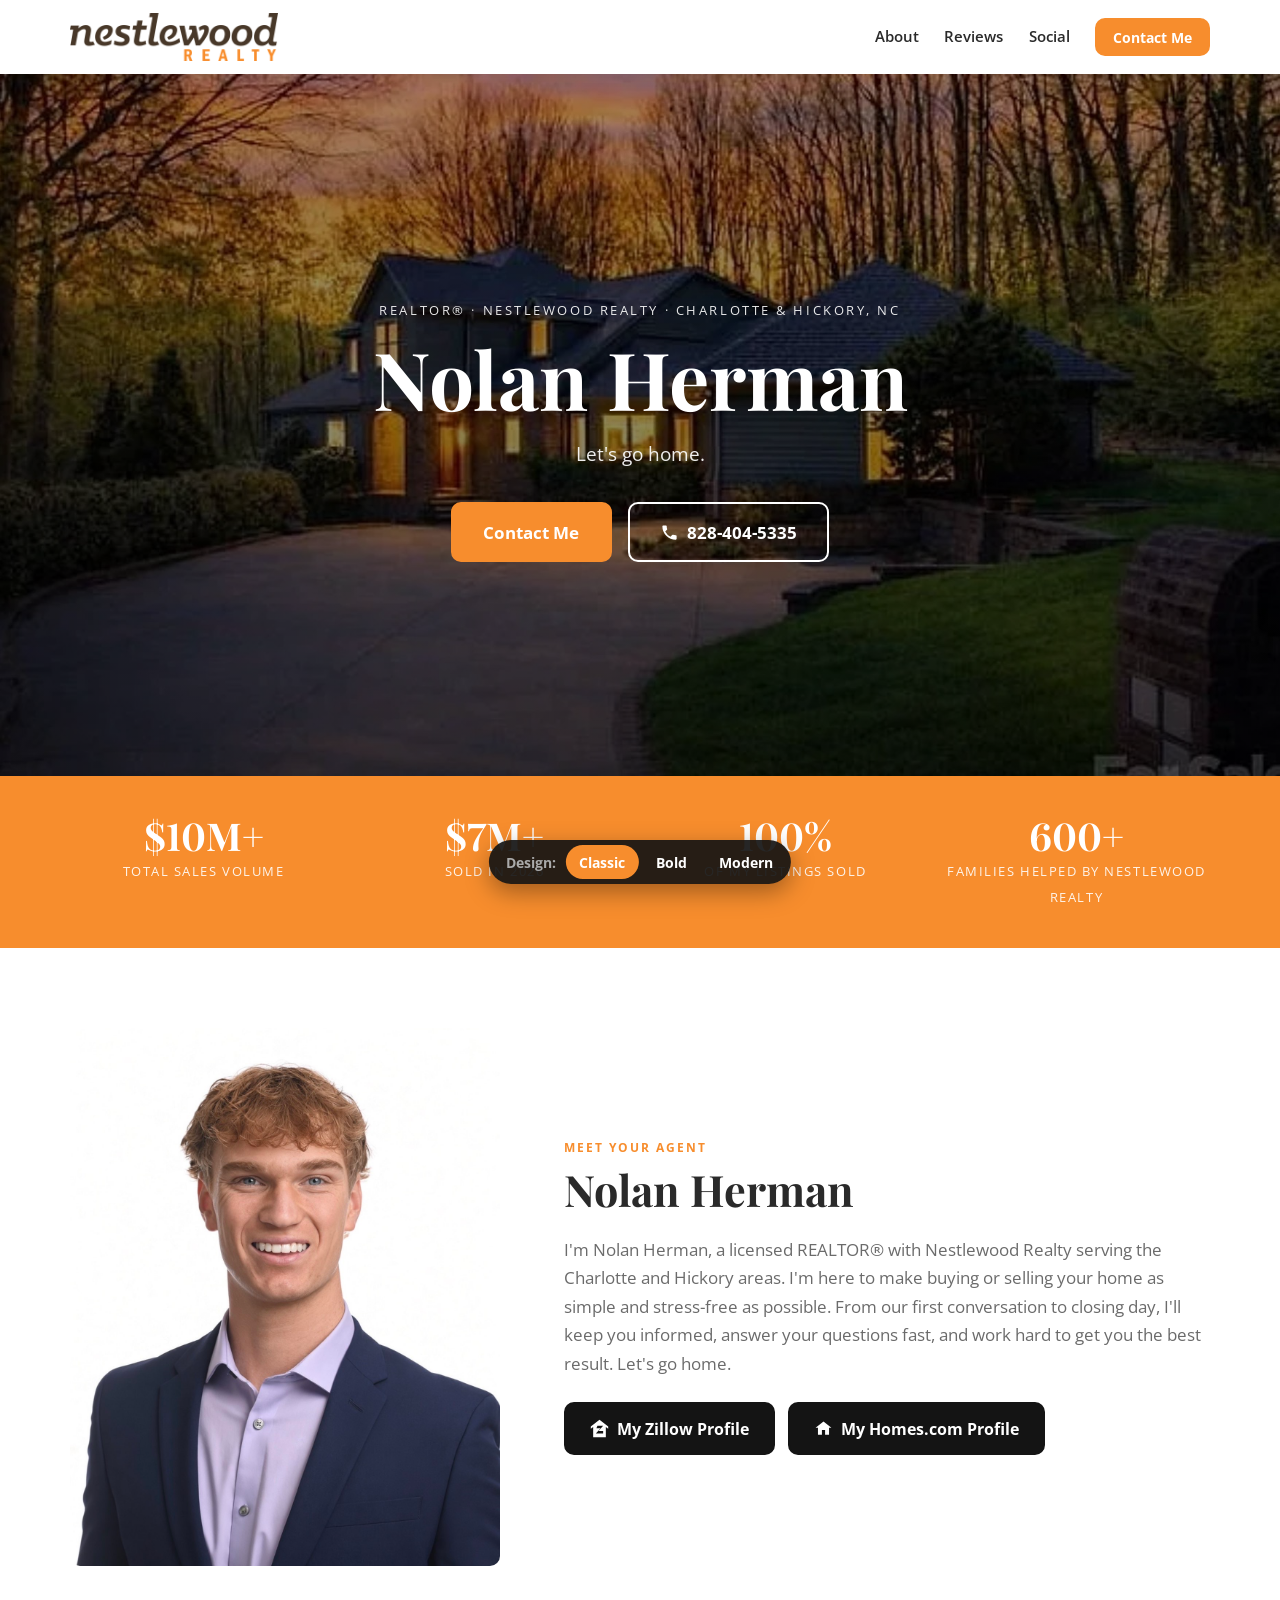
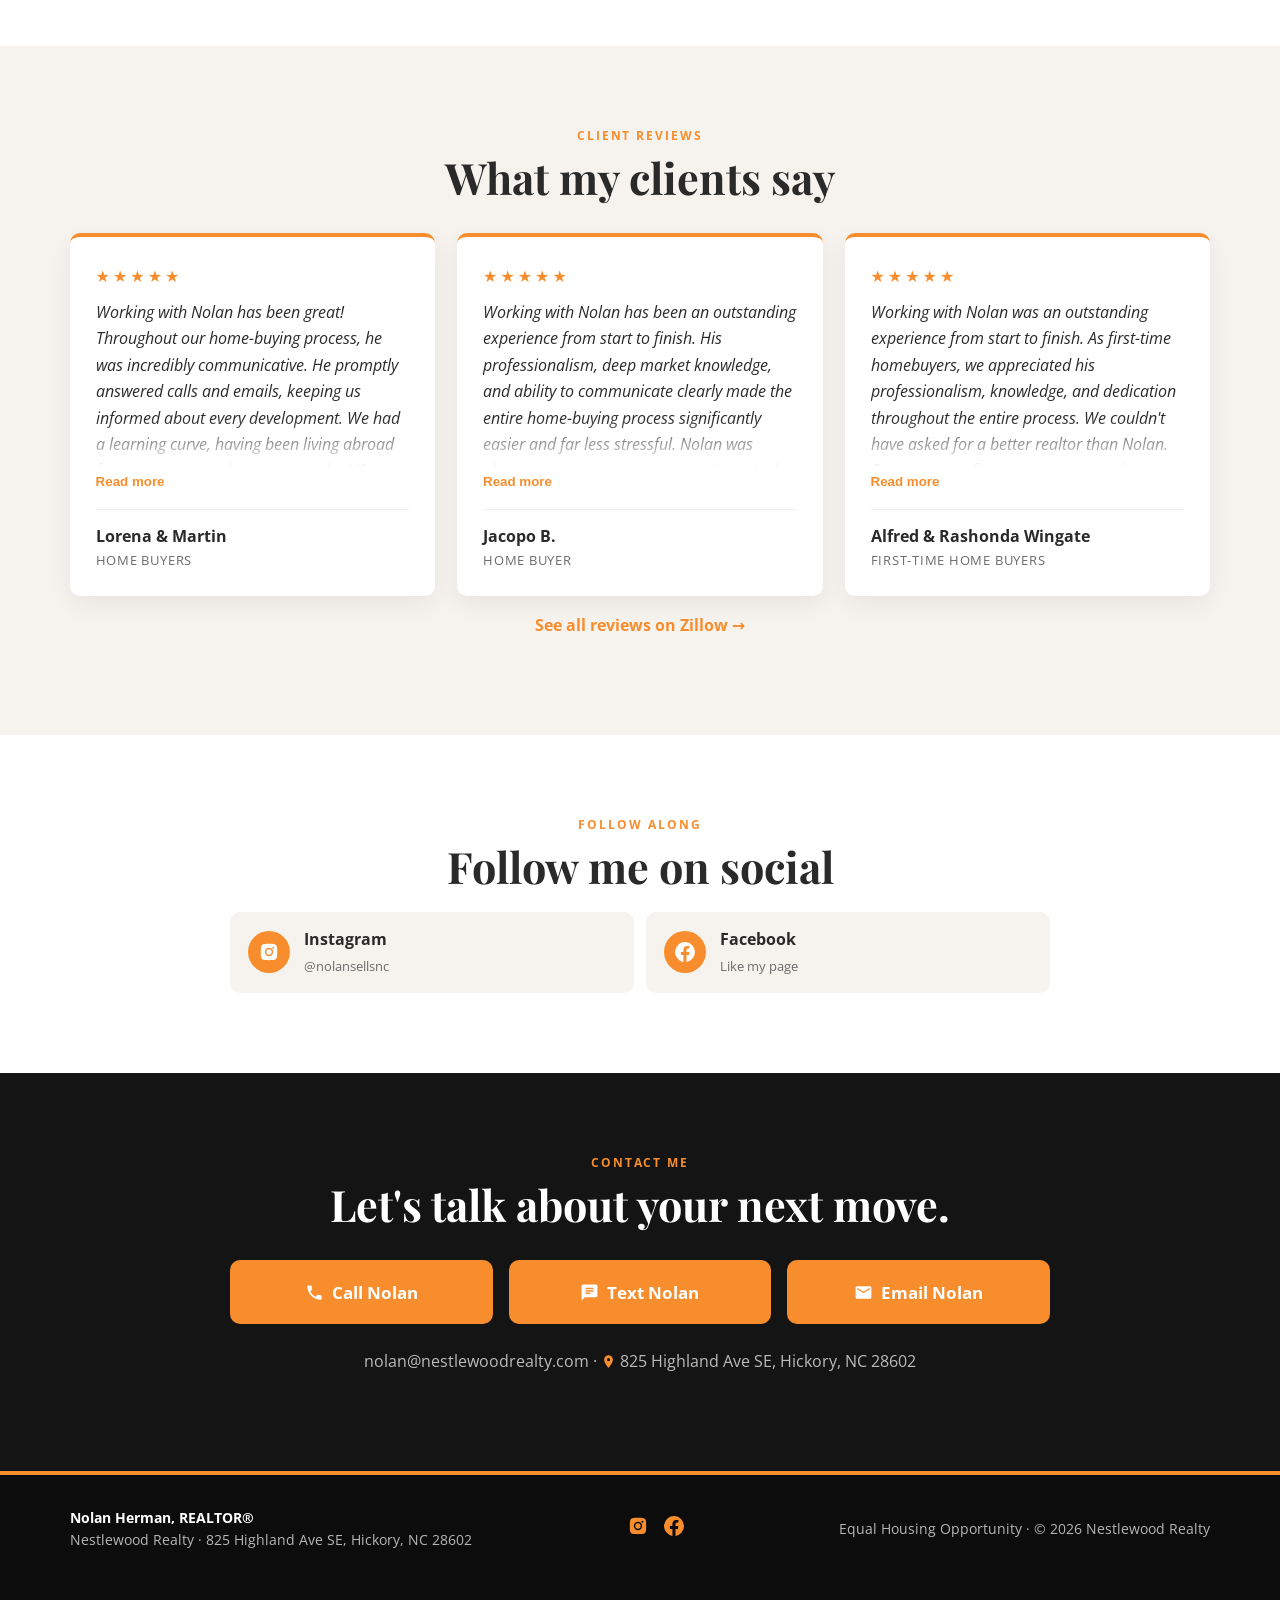
==== index.html @ 981c60e5 "Add redirect so the main link opens the designs page Co-Authored-By: Claude Opus 5.5 <noreply@anthro" ====
<!DOCTYPE html>
<html lang="en">
<head>
<meta charset="UTF-8" />
<title>Nolan Herman | Nestlewood Realty</title>
<meta http-equiv="refresh" content="0; url=realtor-template/designs.html" />
<script>location.replace("realtor-template/designs.html" + location.hash);</script>
</head>
<body style="font-family:sans-serif;text-align:center;padding:4rem">
<p>Loading… <a href="realtor-template/designs.html">Click here if it doesn't open.</a></p>
</body>
</html>
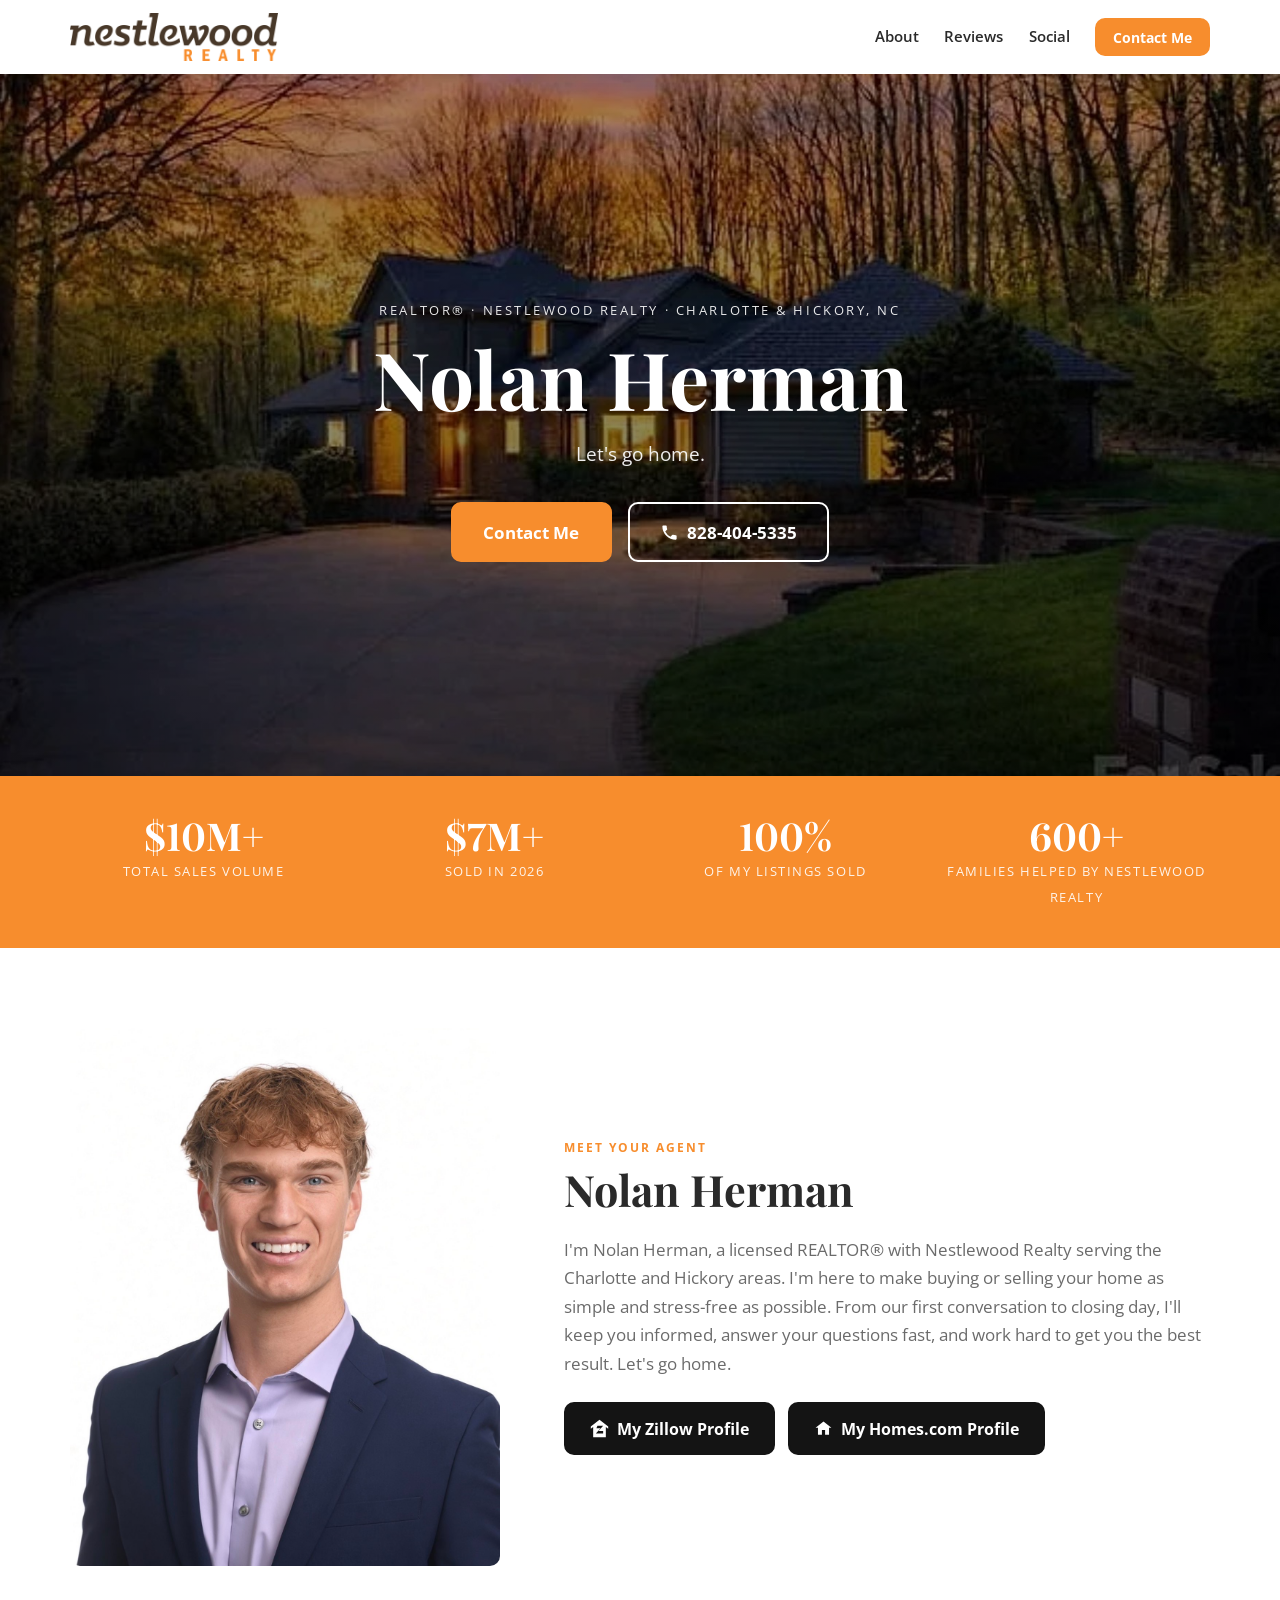
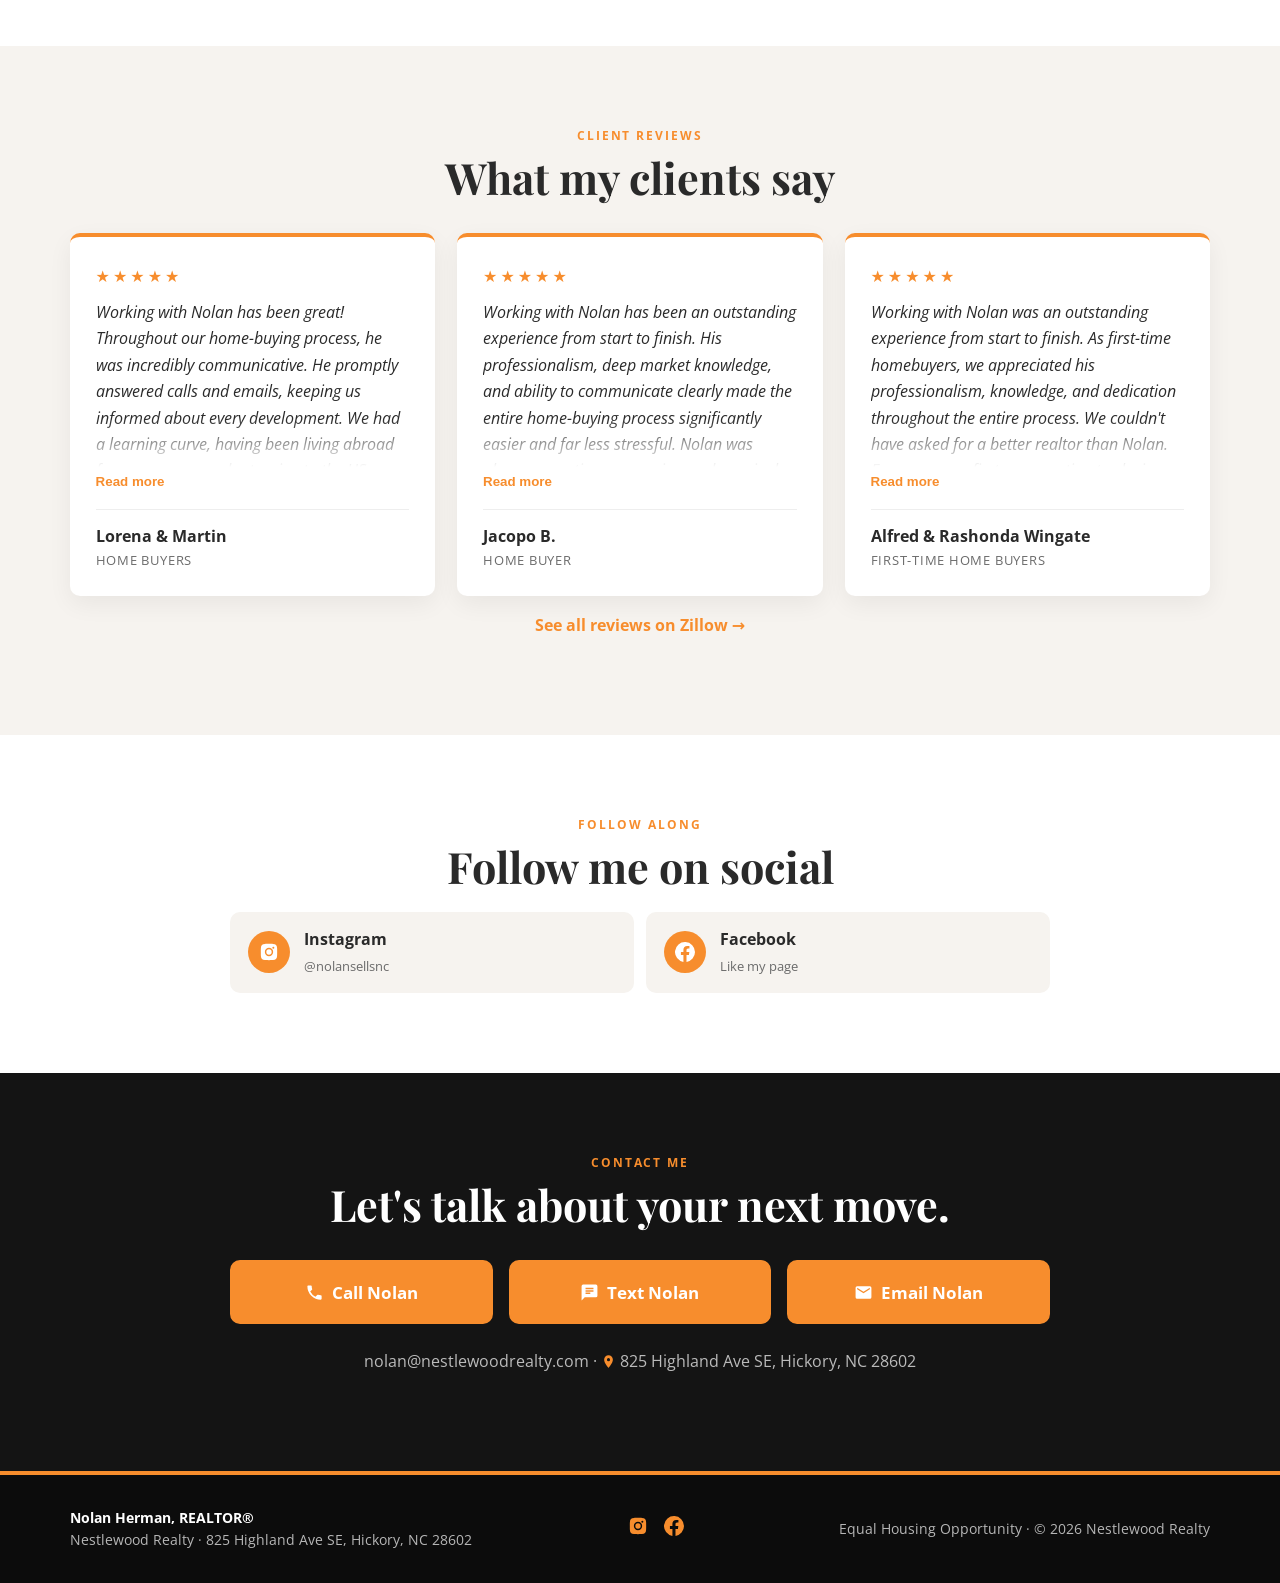
==== commit 229688e7: "Clean up: move the site to the top level The site now opens directly at the short link, and designs." ====
--- a/index.html
+++ b/index.html
@@ -1,12 +1,19 @@
 <!DOCTYPE html>
 <html lang="en">
 <head>
-<meta charset="UTF-8" />
-<title>Nolan Herman | Nestlewood Realty</title>
-<meta http-equiv="refresh" content="0; url=realtor-template/designs.html" />
-<script>location.replace("realtor-template/designs.html" + location.hash);</script>
+  <meta charset="UTF-8" />
+  <meta name="viewport" content="width=device-width, initial-scale=1.0" />
+  <title>Realtor</title>
+  <link rel="preconnect" href="https://fonts.googleapis.com" />
+  <link rel="preconnect" href="https://fonts.gstatic.com" crossorigin />
+  <link href="https://fonts.googleapis.com/css2?family=Bebas+Neue&family=Playfair+Display:wght@600;700&family=Open+Sans:ital,wght@0,400;0,600;0,700;1,400&display=swap" rel="stylesheet" />
+  <link rel="stylesheet" href="styles.css" />
 </head>
-<body style="font-family:sans-serif;text-align:center;padding:4rem">
-<p>Loading… <a href="realtor-template/designs.html">Click here if it doesn't open.</a></p>
+<body>
+  <div class="stripes" aria-hidden="true"></div>
+  <div id="app"></div>
+  <!-- All the agent's info lives in site-info.js -->
+  <script src="site-info.js"></script>
+  <script src="script.js"></script>
 </body>
 </html>
--- a/styles.css
+++ b/styles.css
@@ -0,0 +1,206 @@
+/* ===================== BASE ===================== */
+:root { --accent: #f78d2d; --dark: #141414; --ink: #2a2a2a; --muted: #6b6b6b; --soft: #f6f3ef; --radius: 10px;
+  --head: "Playfair Display", Georgia, serif; --body: "Open Sans", system-ui, sans-serif; }
+* { box-sizing: border-box; }
+html { scroll-behavior: smooth; scroll-padding-top: 80px; }
+body { font-variant-numeric: lining-nums; margin: 0; font-family: var(--body); color: var(--ink); line-height: 1.65; background: #fff; }
+img { max-width: 100%; display: block; }
+a { color: inherit; }
+h1, h2, h3 { font-family: var(--head); line-height: 1.1; margin: 0 0 .5em; }
+h2 { font-size: clamp(1.9rem, 4vw, 2.7rem); }
+.wrap { width: min(1140px, 92%); margin: 0 auto; }
+.center { text-align: center; }
+.eyebrow { text-transform: uppercase; letter-spacing: .16em; font-size: .78rem; font-weight: 700; color: var(--accent); margin: 0 0 .6em; }
+.section { padding: 5rem 0; }
+
+/* Buttons */
+.btn { display: inline-flex; align-items: center; justify-content: center; gap: .5rem; background: var(--accent); color: #fff; border: 2px solid var(--accent);
+  text-decoration: none; font: 700 1rem var(--body); padding: .85em 1.5em; border-radius: var(--radius); cursor: pointer; transition: transform .15s, filter .2s; }
+.btn:hover { transform: translateY(-2px); filter: brightness(.92); }
+.btn svg { width: 19px; height: 19px; fill: currentColor; }
+.btn-sm { padding: .55em 1.1em; font-size: .9rem; }
+.btn-lg { padding: 1em 1.8em; font-size: 1.05rem; }
+.btn-ghost { background: transparent; border-color: #fff; color: #fff; }
+.btn-dark { background: var(--dark); border-color: var(--dark); }
+
+/* Stripes (optional) */
+.stripes { position: fixed; inset: -200px; z-index: -1; pointer-events: none; display: none;
+  background: repeating-linear-gradient(-45deg, color-mix(in srgb, var(--accent) 22%, transparent) 0 70px, transparent 70px 140px, rgba(20,20,20,.08) 140px 175px, transparent 175px 245px);
+  background-size: 346.5px 346.5px; animation: slide 14s linear infinite; }
+@keyframes slide { to { background-position: 346.5px 0; } }
+@media (prefers-reduced-motion: reduce) { .stripes { animation: none; } }
+body.no-stripes .stripes { display: none !important; }
+
+/* Header */
+.site-header { position: sticky; top: 0; z-index: 20; background: #fff; box-shadow: 0 2px 14px rgba(0,0,0,.06); }
+.header-inner { display: flex; align-items: center; justify-content: space-between; height: 74px; }
+.brand { text-decoration: none; }
+.logo-img { height: 48px; width: auto; }
+.logo-text { font: 700 1.5rem var(--head); color: var(--dark); border: 2px dashed #ccc; padding: .15em .6em; border-radius: 6px; }
+.nav { display: flex; align-items: center; gap: 1.6rem; font-weight: 600; font-size: .95rem; }
+.nav a:not(.btn) { text-decoration: none; }
+.nav a:not(.btn):hover { color: var(--accent); }
+
+/* Cover */
+.cover { position: relative; color: #fff; background: linear-gradient(rgba(0,0,0,.35), rgba(0,0,0,.55)), var(--cover) center 45% / cover no-repeat; }
+.cover-inner { min-height: 78vh; display: flex; align-items: center; justify-content: center; text-align: center; padding: 4rem 0; }
+.cover h1 { font-size: clamp(2.8rem, 7vw, 5rem); color: #fff; margin-bottom: .2em; }
+.kicker { text-transform: uppercase; letter-spacing: .2em; font-size: .8rem; opacity: .9; }
+.tagline { font-size: 1.2rem; opacity: .92; margin: 0 0 2rem; }
+.cover-actions { display: flex; gap: 1rem; justify-content: center; flex-wrap: wrap; }
+.cover-photo { display: none; }
+
+/* Stats */
+.stats { background: var(--accent); color: #fff; padding: 2.4rem 0; }
+.stats-grid { display: grid; grid-template-columns: repeat(auto-fit, minmax(170px, 1fr)); gap: 1.5rem; text-align: center; }
+.stat strong { display: block; font: 700 2.4rem/1.1 var(--head); font-variant-numeric: lining-nums; }
+.stat span { font-size: .8rem; text-transform: uppercase; letter-spacing: .12em; opacity: .9; }
+
+/* About */
+.about-grid { display: grid; grid-template-columns: .8fr 1.2fr; gap: 4rem; align-items: center; }
+.about-photo img { width: 100%; aspect-ratio: 4/5; object-fit: cover; object-position: center 20%; border-radius: var(--radius); }
+.about-text { font-size: 1.08rem; color: var(--muted); }
+.profile-buttons { display: flex; flex-wrap: wrap; gap: .8rem; margin-top: 1.5rem; }
+
+/* Reviews */
+.reviews-section { background: var(--soft); }
+.reviews { display: grid; grid-template-columns: repeat(3, 1fr); gap: 1.4rem; margin-top: 2rem; align-items: start; }
+.review { margin: 0; background: #fff; border-radius: var(--radius); padding: 1.6rem; box-shadow: 0 8px 24px rgba(0,0,0,.06); border-top: 4px solid var(--accent); }
+.stars { color: var(--accent); letter-spacing: 3px; margin-bottom: .6rem; }
+.review-text { max-height: 10.5em; overflow: hidden; position: relative; }
+.review-text p { margin: 0; font-style: italic; }
+.review:not(.open) .review-text::after { content: ""; position: absolute; inset: auto 0 0; height: 3em; background: linear-gradient(transparent, #fff); }
+.review.open .review-text { max-height: none; }
+.read-more { background: none; border: 0; padding: .4rem 0 0; color: var(--accent); font-weight: 700; cursor: pointer; }
+.review footer { margin-top: 1rem; padding-top: .8rem; border-top: 1px solid #eee; font-weight: 700; }
+.review footer span { display: block; font-weight: 400; font-size: .8rem; color: var(--muted); text-transform: uppercase; letter-spacing: .06em; }
+.more a { color: var(--accent); font-weight: 700; text-decoration: none; }
+
+/* Video + socials */
+.media-grid { display: grid; grid-template-columns: 1fr 1fr; gap: 3rem; align-items: center; }
+.video-box { display: flex; justify-content: center; }
+.video-thumb { position: relative; width: 100%; aspect-ratio: 16/9; border-radius: var(--radius); overflow: hidden; background: #222; border: 0; padding: 0; cursor: pointer; display: grid; place-items: center; }
+.video-thumb.short { width: min(100%, 340px); aspect-ratio: 9/16; }
+.video-thumb img { position: absolute; inset: 0; width: 100%; height: 100%; object-fit: cover; }
+.video-thumb iframe { position: absolute; inset: 0; width: 100%; height: 100%; border: 0; }
+.video-thumb .play { position: relative; width: 74px; height: 74px; border-radius: 50%; background: var(--accent); color: #fff; display: grid; place-items: center; font-size: 1.8rem; padding-left: 6px; box-shadow: 0 8px 24px rgba(0,0,0,.35); transition: transform .2s; }
+.video-thumb:hover .play { transform: scale(1.08); }
+.video-thumb.placeholder { background: repeating-linear-gradient(45deg, #2a2a2a 0 14px, #262626 14px 28px); flex-direction: column; gap: .6rem; cursor: default; }
+.video-thumb.placeholder small { color: #bbb; text-transform: uppercase; letter-spacing: .14em; font-size: .75rem; position: absolute; bottom: 18%; }
+.socials { display: grid; gap: .7rem; margin-top: 1.2rem; }
+.social { display: flex; align-items: center; gap: .9rem; text-decoration: none; padding: .75rem 1rem; border-radius: var(--radius); background: var(--soft); border: 2px solid transparent; transition: border-color .2s, transform .15s; }
+.social:hover { border-color: var(--accent); transform: translateX(4px); }
+.social .ic { width: 42px; height: 42px; border-radius: 50%; background: var(--accent); display: grid; place-items: center; flex: none; }
+.social .ic svg { width: 20px; height: 20px; fill: #fff; }
+.social b { display: block; }
+.social small { color: var(--muted); }
+
+.media-grid.no-video { grid-template-columns: 1fr; text-align: center; max-width: 820px; }
+.media-grid.no-video .socials { grid-template-columns: repeat(auto-fit, minmax(220px, 1fr)); text-align: left; }
+
+/* Contact */
+.contact { background: var(--dark); color: #eee; }
+.contact h2 { color: #fff; }
+.contact-buttons { display: grid; grid-template-columns: repeat(3, 1fr); gap: 1rem; max-width: 820px; margin: 2rem auto 1.5rem; }
+.contact-buttons .btn { padding: 1.1em; font-size: 1.05rem; }
+.contact-line { color: #bbb; }
+.contact-line a { text-decoration: none; }
+.contact-line svg { width: 15px; height: 15px; fill: var(--accent); vertical-align: -2px; }
+
+/* Footer */
+.site-footer { background: #0c0c0c; color: rgba(255,255,255,.7); font-size: .85rem; padding: 2rem 0; border-top: 4px solid var(--accent); }
+.footer-inner { display: flex; justify-content: space-between; align-items: center; gap: 1.5rem; flex-wrap: wrap; }
+.site-footer strong { color: #fff; }
+.footer-socials { display: flex; gap: 1rem; }
+.footer-socials svg { width: 20px; height: 20px; fill: var(--accent); }
+
+/* ===================== THEME: BOLD ===================== */
+.theme-bold { --head: "Bebas Neue", Impact, sans-serif; background: var(--dark); color: #ddd; }
+.theme-bold h1, .theme-bold h2 { font-weight: 400; letter-spacing: .03em; color: #fff; }
+.theme-bold h2 { font-size: clamp(2.4rem, 5vw, 3.4rem); }
+.theme-bold .site-header { background: var(--dark); color: #fff; box-shadow: none; border-bottom: 1px solid #2a2a2a; }
+.theme-bold .logo-text { color: #fff; border-color: #555; }
+.theme-bold .logo-img { filter: brightness(0) invert(1); }
+.theme-bold .cover { background: linear-gradient(90deg, rgba(0,0,0,.92) 35%, rgba(0,0,0,.35)), var(--cover) center 65% / cover no-repeat; }
+.theme-bold .cover-inner { justify-content: space-between; text-align: left; min-height: 0; padding: 4rem 0 0; align-items: flex-end; gap: 2rem; }
+.theme-bold .cover-text { padding-bottom: 4.5rem; max-width: 560px; }
+.theme-bold .cover h1 { font-size: clamp(4rem, 10vw, 7.5rem); line-height: .9; }
+.theme-bold .cover h1::after { content: ""; display: block; width: 90px; height: 6px; background: var(--accent); margin-top: .9rem; }
+.theme-bold .cover-actions { justify-content: flex-start; }
+.theme-bold .cover-photo { display: block; width: 40%; max-width: 420px; }
+.theme-bold .cover-photo img { width: 100%; aspect-ratio: 4/5; object-fit: cover; object-position: center 20%; border-radius: var(--radius) var(--radius) 0 0; border: 4px solid var(--accent); border-bottom: 0; }
+.theme-bold .stats { background: #0c0c0c; border-top: 4px solid var(--accent); border-bottom: 1px solid #2a2a2a; }
+.theme-bold .stat strong { font-size: 3.2rem; color: var(--accent); font-weight: 400; }
+.theme-bold .about-photo { display: none; }
+.theme-bold .about-grid { grid-template-columns: 1fr; max-width: 760px; margin: 0 auto; text-align: center; }
+.theme-bold .about-text { color: #bbb; }
+.theme-bold .profile-buttons { justify-content: center; }
+.theme-bold .btn-dark { background: #fff; color: var(--dark); border-color: #fff; }
+.theme-bold .reviews-section { background: #1c1c1c; }
+.theme-bold .review { background: #242424; color: #ccc; box-shadow: none; }
+.theme-bold .review:not(.open) .review-text::after { background: linear-gradient(transparent, #242424); }
+.theme-bold .review footer { border-color: #333; color: #fff; }
+.theme-bold .social { background: #1f1f1f; }
+.theme-bold .social b { color: #fff; }
+.theme-bold .contact { background: var(--accent); color: #111; }
+.theme-bold .contact h2 { color: #111; }
+.theme-bold .contact .eyebrow { color: #111; }
+.theme-bold .contact-buttons .btn { background: var(--dark); border-color: var(--dark); }
+.theme-bold .contact-line { color: #222; }
+.theme-bold .contact-line svg { fill: #111; }
+
+/* ===================== THEME: MODERN ===================== */
+.theme-modern { --head: "Bebas Neue", Impact, sans-serif; --radius: 16px; background: #f1ebe3; }
+.theme-modern .stripes { display: block; }
+.theme-modern h1, .theme-modern h2 { font-weight: 400; letter-spacing: .03em; color: #3d2e24; }
+.theme-modern h2 { font-size: clamp(2.4rem, 5vw, 3.3rem); }
+.theme-modern .site-header { background: rgba(255,255,255,.92); backdrop-filter: blur(8px); }
+.theme-modern .cover { background: none; color: var(--ink); }
+.theme-modern .cover-inner { min-height: 0; text-align: left; justify-content: space-between; gap: 3rem; padding: 3.5rem 0 2rem; }
+.theme-modern .cover-text { flex: 1; background: rgba(255,255,255,.94); border-radius: var(--radius); padding: 2.6rem; box-shadow: 0 16px 40px rgba(0,0,0,.08); }
+.theme-modern .cover h1 { color: #3d2e24; font-size: clamp(3.4rem, 8vw, 6rem); line-height: .95; }
+.theme-modern .kicker { color: var(--accent); opacity: 1; font-weight: 700; }
+.theme-modern .tagline { color: var(--muted); }
+.theme-modern .cover-actions { justify-content: flex-start; }
+.theme-modern .btn-ghost { border-color: var(--dark); color: var(--dark); }
+.theme-modern .cover-photo { display: block; flex: .8; position: relative; }
+.theme-modern .cover-photo::before { content: ""; position: absolute; inset: 0; border-radius: var(--radius); background: var(--cover) center 65% / cover; transform: rotate(3deg); box-shadow: 0 16px 40px rgba(0,0,0,.15); }
+.theme-modern .cover-photo img { position: relative; width: 100%; aspect-ratio: 4/5; object-fit: cover; object-position: center 20%; border-radius: var(--radius); border: 6px solid #fff; box-shadow: 0 16px 40px rgba(0,0,0,.15); transform: rotate(-2deg); }
+.theme-modern .stats { background: none; color: var(--ink); padding: 1rem 0; }
+.theme-modern .stats-grid { gap: 1rem; }
+.theme-modern .stat { background: var(--dark); color: #fff; border-radius: var(--radius); padding: 1.4rem 1rem; }
+.theme-modern .stat strong { color: var(--accent); font-weight: 400; font-size: 2.8rem; }
+.theme-modern .section { padding: 1.2rem 0; }
+.theme-modern .section > .wrap { background: rgba(255,255,255,.95); border-radius: var(--radius); padding: 2.8rem; box-shadow: 0 16px 40px rgba(0,0,0,.06); }
+.theme-modern .about-photo { display: none; }
+.theme-modern .about-grid { grid-template-columns: 1fr; }
+.theme-modern .reviews-section { background: none; }
+.theme-modern .review { background: var(--soft); box-shadow: none; }
+.theme-modern .review:not(.open) .review-text::after { background: linear-gradient(transparent, var(--soft)); }
+.theme-modern .contact { background: none; color: var(--ink); }
+.theme-modern .contact > .wrap { background: var(--dark) !important; color: #ddd; }
+.theme-modern .contact h2 { color: #fff; }
+.theme-modern .site-footer { margin-top: 1.2rem; }
+
+/* ===================== PHONES ===================== */
+@media (max-width: 860px) {
+  .nav a:not(.btn) { display: none; }
+  .about-grid, .media-grid { grid-template-columns: 1fr; gap: 2rem; }
+  .about-photo { max-width: 340px; }
+  .reviews { grid-template-columns: 1fr; }
+  .contact-buttons { grid-template-columns: 1fr; }
+  .stats-grid { grid-template-columns: repeat(2, 1fr); }
+  .section { padding: 3.5rem 0; }
+  .cover-inner { min-height: 70vh; }
+  .theme-bold .cover-inner { flex-direction: column-reverse; align-items: center; text-align: center; padding-top: 2.5rem; }
+  .theme-bold .cover-text { padding-bottom: 3rem; }
+  .theme-bold .cover h1::after { margin: .9rem auto 0; }
+  .theme-bold .cover-actions { justify-content: center; }
+  .theme-bold .cover-photo { width: 70%; }
+  .theme-modern .cover-inner { flex-direction: column-reverse; min-height: 0; padding-top: 2rem; }
+  .theme-modern .cover-photo { width: 75%; }
+  .theme-modern .cover-text { padding: 1.8rem; text-align: center; }
+  .theme-modern .cover-actions { justify-content: center; }
+  .theme-modern .section > .wrap { padding: 1.8rem 1.3rem; }
+  .footer-inner { flex-direction: column; text-align: center; }
+}
